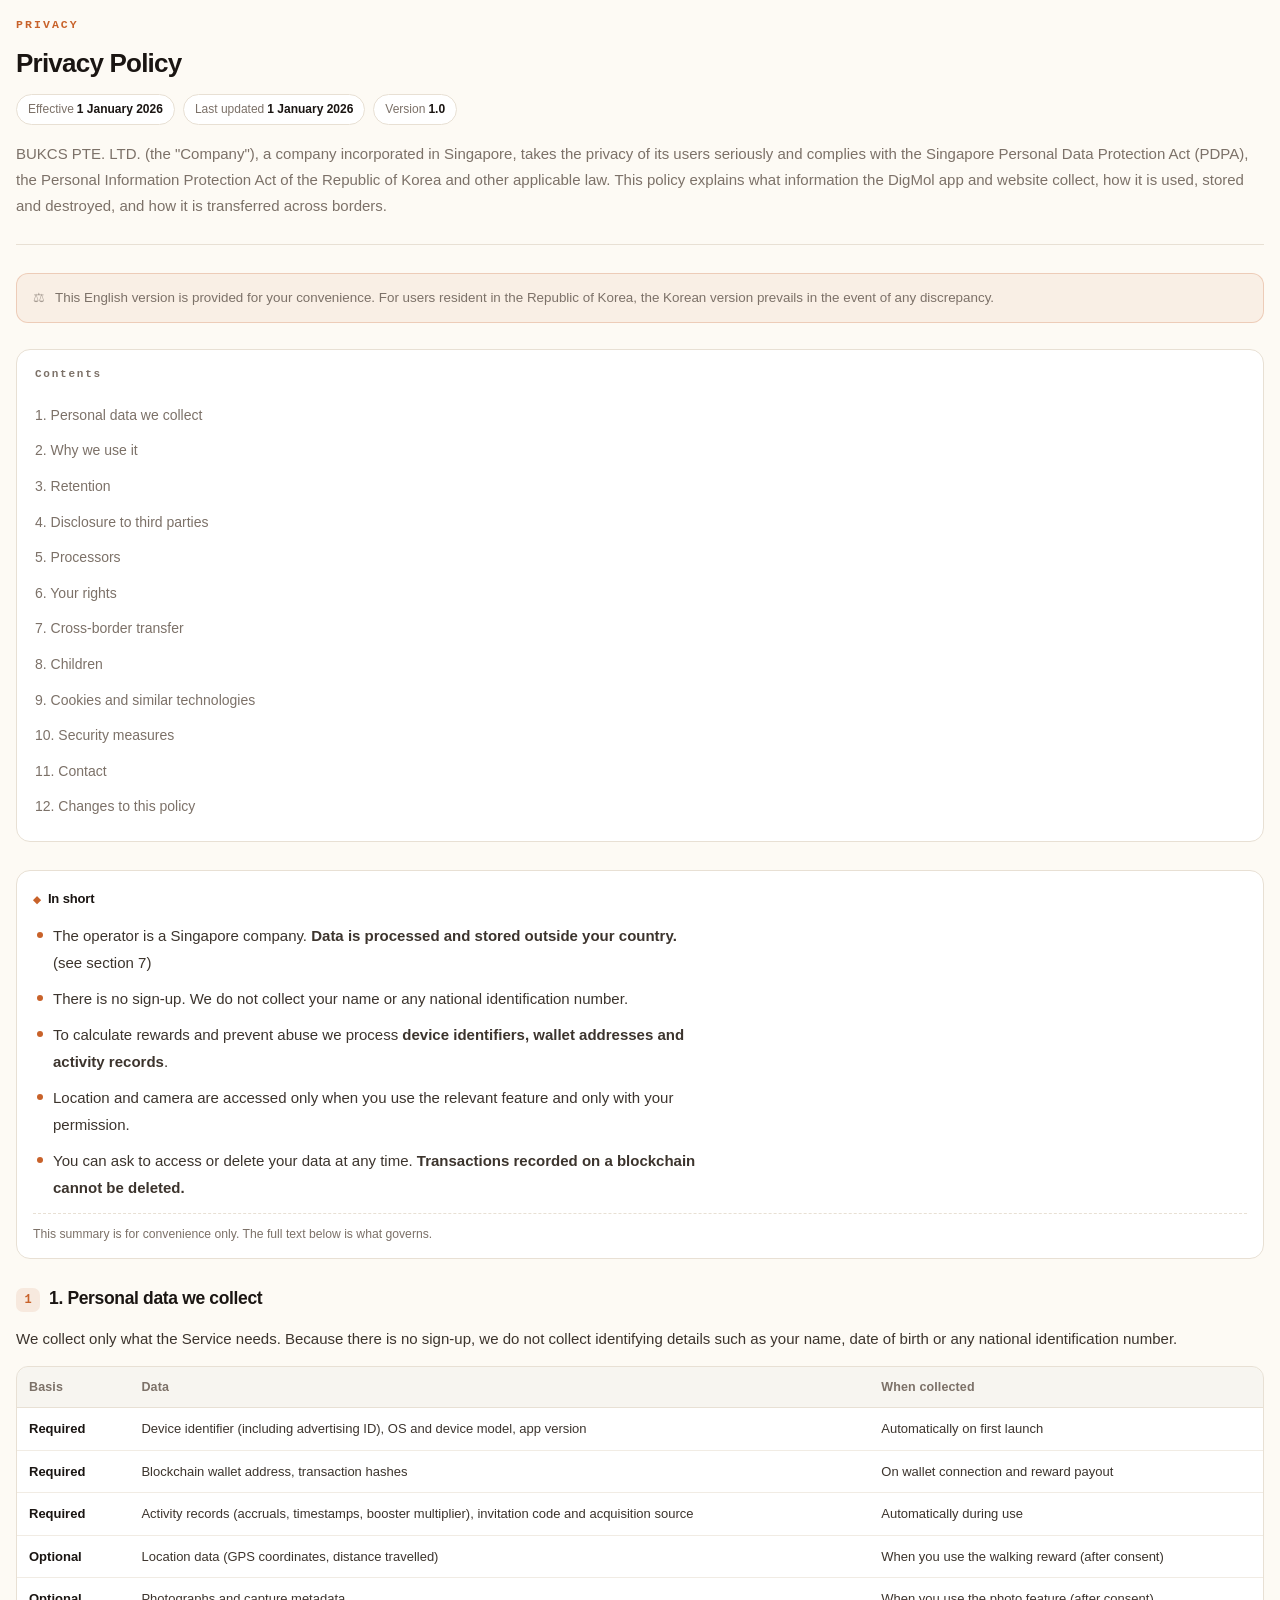
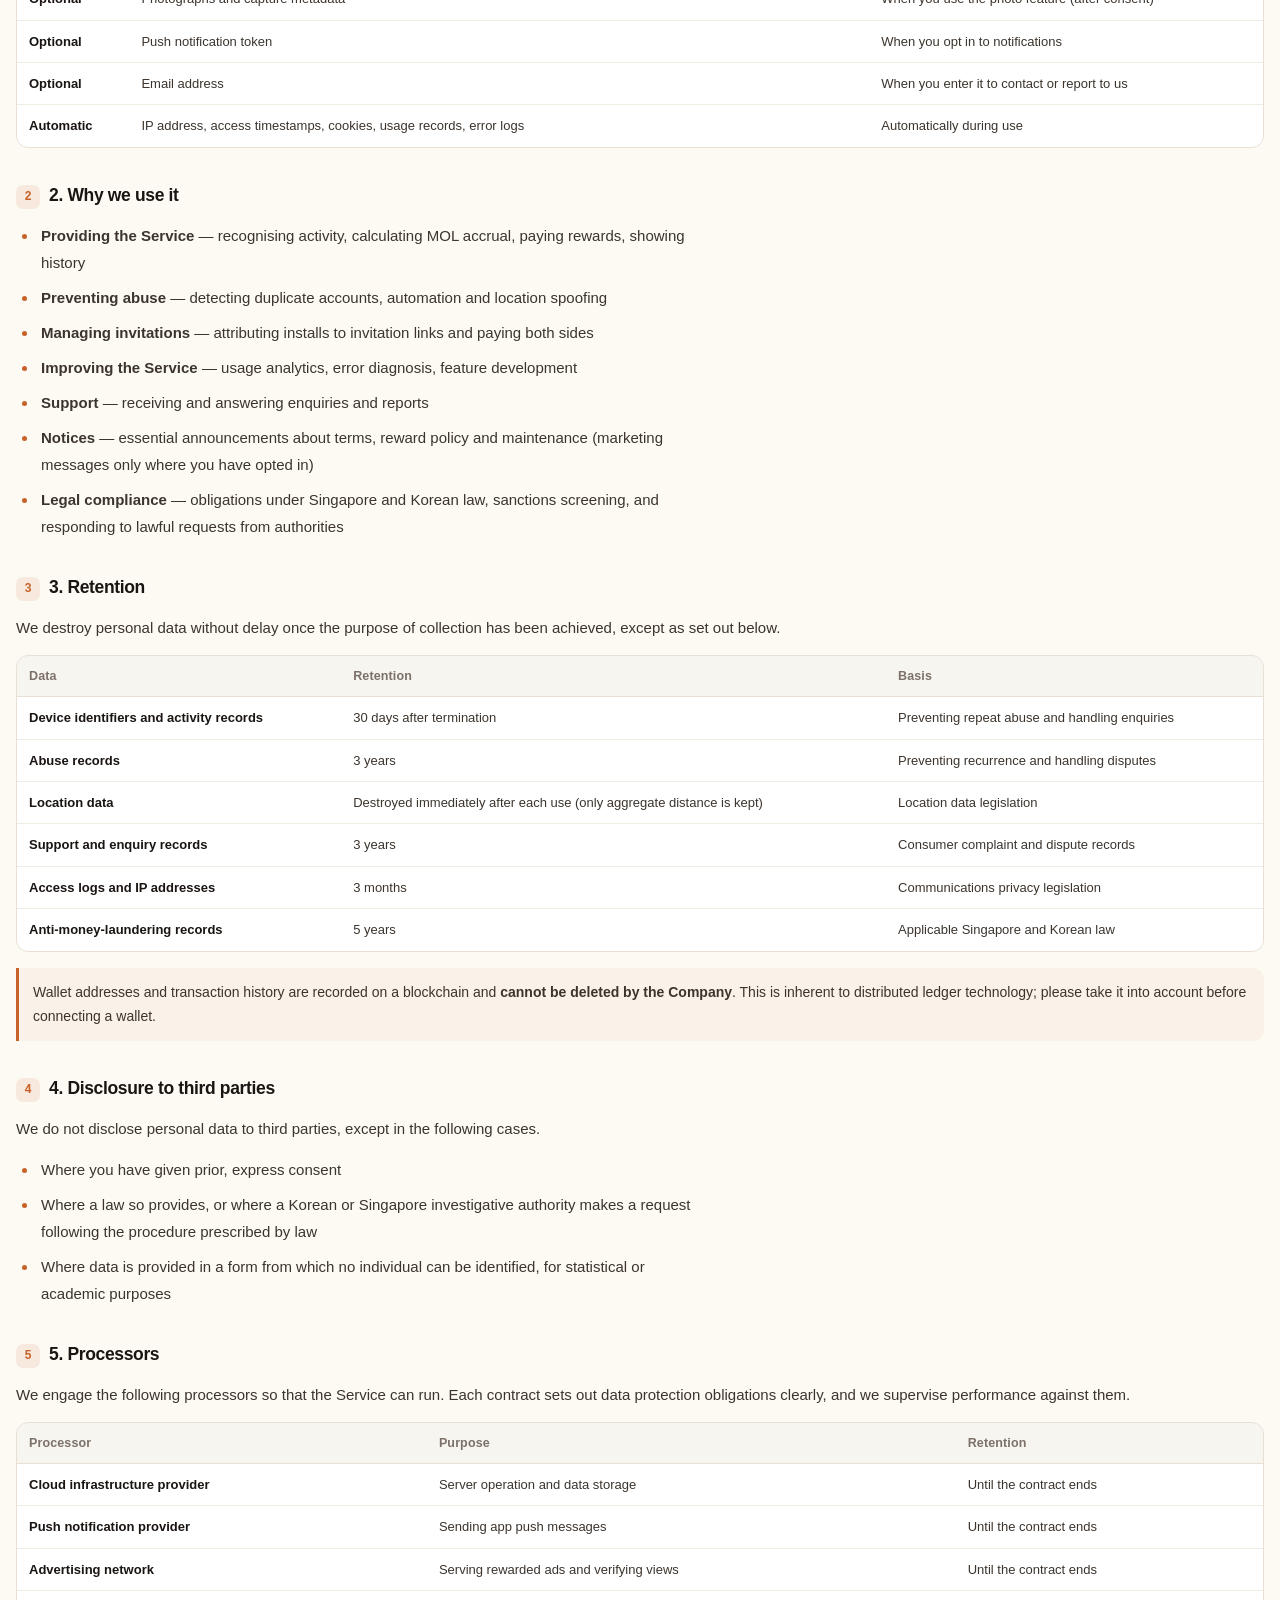
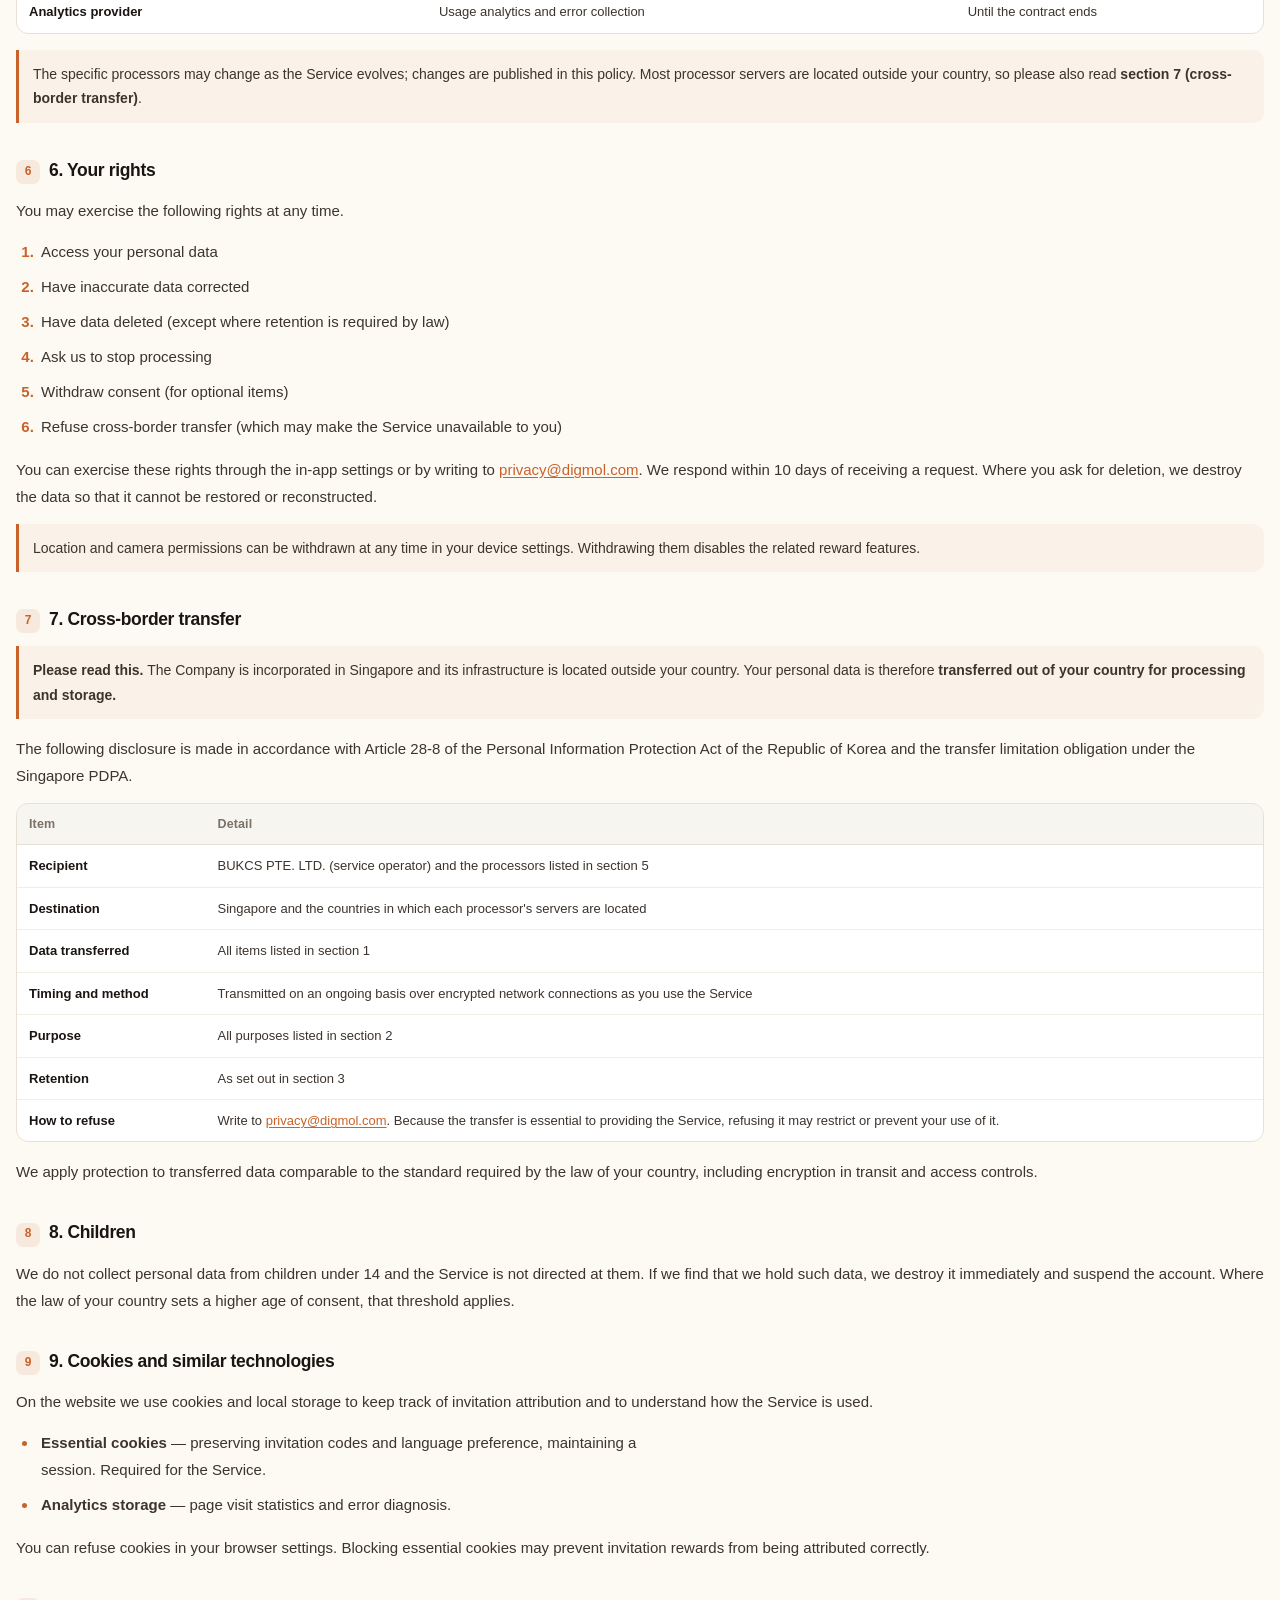
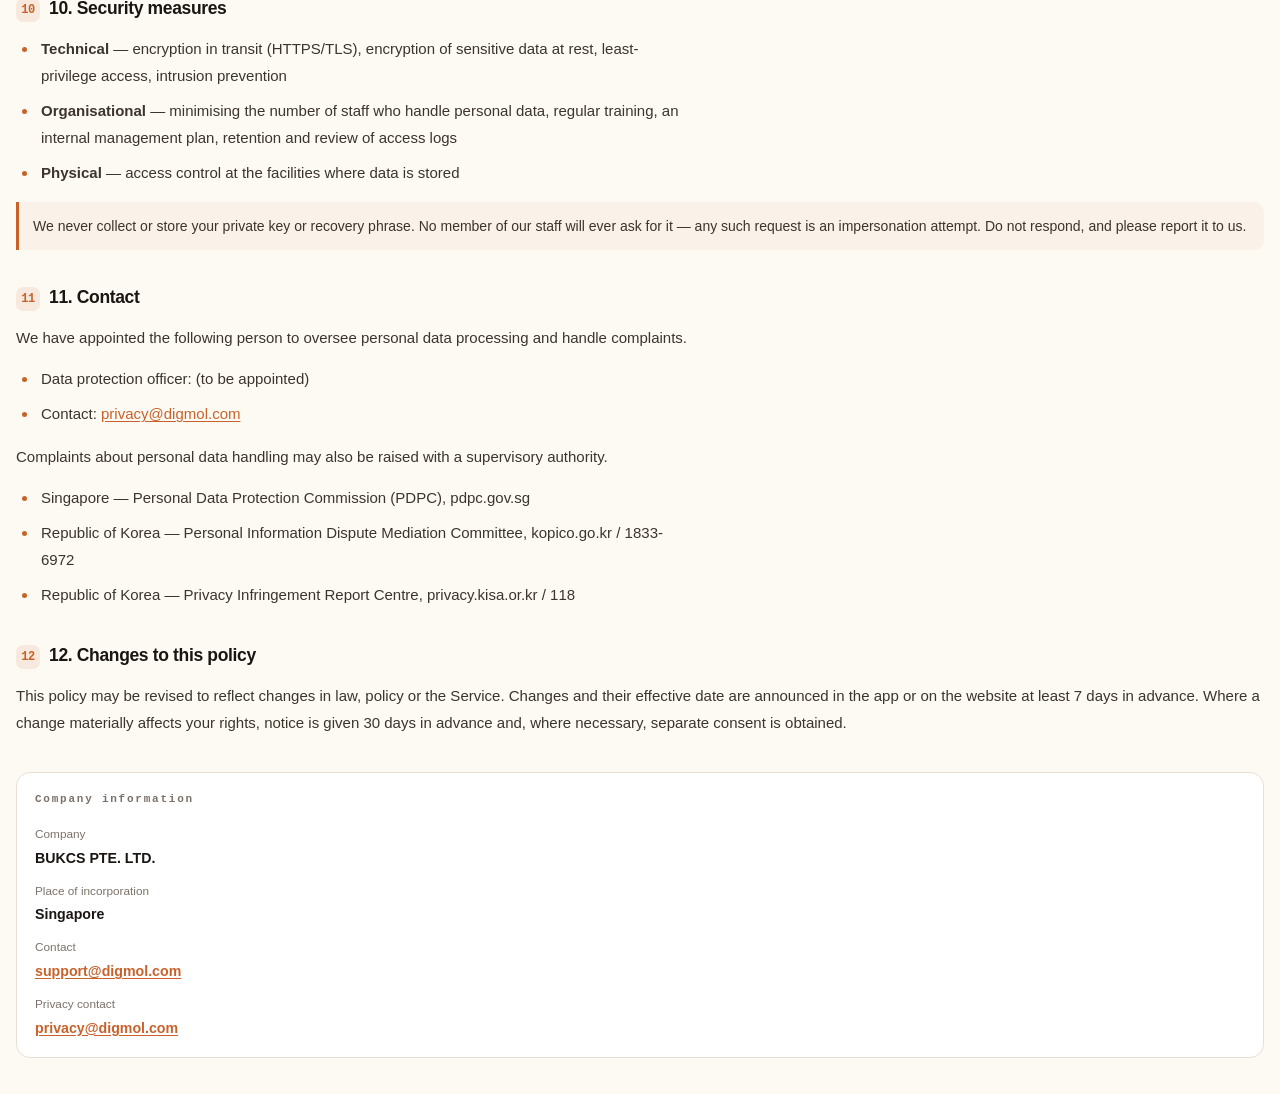
==== digmol/privacy_en.html @ 6e252812 "digmol 약관 경로 수정" ====
<!DOCTYPE html>
<html lang="en">
<head>
<meta charset="UTF-8">
<meta name="viewport" content="width=device-width, initial-scale=1, viewport-fit=cover">
<meta name="format-detection" content="telephone=no">
<title>Privacy Policy · DigMol</title>
<style>
/* ═══════════════════════════════════════════
   DigMol — 약관 / 개인정보처리방침
   style.css 다음에 로드됩니다. 랜딩의 토큰(--ink, --paper 등)이
   있으면 그걸 쓰고, 없으면 아래 폴백 값으로 떨어집니다.
   ═══════════════════════════════════════════ */

.legal-body {
  --lg-ink:    var(--ink, #1a1512);
  --lg-mute:   var(--mute, #7c7168);
  --lg-paper:  var(--paper, #fdfaf4);
  --lg-line:   var(--line, #e8e0d4);
  --lg-accent: var(--accent, #c8622a);
  --lg-card:   #fff;

  background: var(--lg-paper);
  color: var(--lg-ink);
  -webkit-font-smoothing: antialiased;
}

.legal-body #nav .nav-links a.on {
  color: var(--lg-accent);
  font-weight: 700;
}

/* ─────────── 레이아웃 ─────────── */
.legal-wrap {
  max-width: 1080px;
  margin: 0 auto;
  padding: 108px 22px 80px;
}

.legal-cols {
  display: grid;
  grid-template-columns: 232px minmax(0, 1fr);
  gap: 48px;
  align-items: start;
}

/* ─────────── 헤더 ─────────── */
.legal-head {
  padding-bottom: 34px;
  margin-bottom: 40px;
  border-bottom: 1px solid var(--lg-line);
}

.legal-kicker {
  font-family: 'JetBrains Mono', monospace;
  font-size: 11.5px;
  font-weight: 700;
  letter-spacing: .18em;
  color: var(--lg-accent);
  margin-bottom: 14px;
}

.legal-head h1 {
  font-size: clamp(30px, 5vw, 46px);
  font-weight: 800;
  letter-spacing: -.03em;
  line-height: 1.14;
  margin: 0 0 18px;
}

.legal-meta {
  display: flex;
  flex-wrap: wrap;
  gap: 8px 10px;
  margin-bottom: 22px;
}

.legal-meta span {
  font-size: 12.5px;
  color: var(--lg-mute);
  background: var(--lg-card);
  border: 1px solid var(--lg-line);
  border-radius: 999px;
  padding: 5px 13px;
}

.legal-meta b {
  color: var(--lg-ink);
  font-weight: 600;
  margin-left: 3px;
}

.legal-lead {
  font-size: 16.5px;
  line-height: 1.78;
  color: var(--lg-mute);
  max-width: 74ch;
  margin: 0;
}

/* ─────────── 목차 ─────────── */
.legal-toc {
  position: sticky;
  top: 92px;
}

.toc-t {
  font-family: 'JetBrains Mono', monospace;
  font-size: 11px;
  font-weight: 700;
  letter-spacing: .16em;
  color: var(--lg-mute);
  margin-bottom: 14px;
}

.legal-toc ol {
  list-style: none;
  margin: 0;
  padding: 0;
  counter-reset: toc;
  border-left: 2px solid var(--lg-line);
}

.legal-toc li { counter-increment: toc; }

.legal-toc a {
  display: block;
  padding: 7px 0 7px 15px;
  margin-left: -2px;
  border-left: 2px solid transparent;
  font-size: 13.5px;
  line-height: 1.45;
  color: var(--lg-mute);
  text-decoration: none;
  transition: color .16s, border-color .16s;
}

.legal-toc a:hover { color: var(--lg-ink); }

.legal-toc a.on {
  color: var(--lg-accent);
  border-left-color: var(--lg-accent);
  font-weight: 600;
}

/* ─────────── 본문 ─────────── */
.legal-doc { min-width: 0; }

.legal-s { scroll-margin-top: 92px; margin-bottom: 46px; }

.legal-s h2 {
  display: flex;
  align-items: baseline;
  gap: 11px;
  font-size: 20px;
  font-weight: 750;
  letter-spacing: -.02em;
  line-height: 1.35;
  margin: 0 0 16px;
}

.s-no {
  flex: none;
  font-family: 'JetBrains Mono', monospace;
  font-size: 12px;
  font-weight: 700;
  color: var(--lg-accent);
  background: color-mix(in srgb, var(--lg-accent) 11%, transparent);
  border-radius: 7px;
  min-width: 24px;
  height: 24px;
  display: grid;
  place-items: center;
  transform: translateY(-1px);
}

.legal-doc p {
  font-size: 15.2px;
  line-height: 1.85;
  color: #3c342d;
  margin: 0 0 14px;
  max-width: 76ch;
}

.legal-doc ul,
.legal-doc ol {
  margin: 0 0 16px;
  padding-left: 22px;
  max-width: 76ch;
}

.legal-doc li {
  font-size: 15.2px;
  line-height: 1.82;
  color: #3c342d;
  margin-bottom: 8px;
  padding-left: 3px;
}

.legal-doc li::marker { color: var(--lg-accent); font-weight: 600; }

.legal-doc a { color: var(--lg-accent); text-decoration: underline; text-underline-offset: 2px; }

/* ─────────── 요약 박스 ─────────── */
.legal-tldr {
  background: var(--lg-card);
  border: 1px solid var(--lg-line);
  border-radius: 16px;
  padding: 22px 24px 18px;
  margin-bottom: 42px;
}

.tldr-t {
  font-size: 13px;
  font-weight: 750;
  letter-spacing: -.01em;
  margin-bottom: 12px;
  color: var(--lg-ink);
}

.tldr-t::before { content: '◆'; color: var(--lg-accent); margin-right: 7px; font-size: 10px; }

.legal-tldr ul { list-style: none; padding: 0; margin: 0 0 12px; }

.legal-tldr li {
  position: relative;
  padding-left: 20px;
  font-size: 14.4px;
  line-height: 1.72;
  margin-bottom: 9px;
}

.legal-tldr li::before {
  content: '';
  position: absolute;
  left: 4px; top: 10px;
  width: 6px; height: 6px;
  border-radius: 50%;
  background: var(--lg-accent);
}

.tldr-note {
  font-size: 12.2px;
  color: var(--lg-mute);
  padding-top: 11px;
  border-top: 1px dashed var(--lg-line);
}

/* ─────────── 강조 노트 ─────────── */
.legal-note {
  background: color-mix(in srgb, var(--lg-accent) 6%, transparent);
  border-left: 3px solid var(--lg-accent);
  border-radius: 0 11px 11px 0;
  padding: 14px 18px;
  font-size: 14.4px;
  line-height: 1.75;
  color: #3c342d;
  margin: 0 0 16px;
  max-width: 76ch;
}

/* ─────────── 표 ─────────── */
.legal-table-x {
  overflow-x: auto;
  margin: 0 0 18px;
  border: 1px solid var(--lg-line);
  border-radius: 13px;
  background: var(--lg-card);
  -webkit-overflow-scrolling: touch;
}

.legal-table {
  width: 100%;
  border-collapse: collapse;
  font-size: 14px;
  min-width: 480px;
}

.legal-table th {
  text-align: left;
  font-weight: 700;
  font-size: 12.5px;
  letter-spacing: .01em;
  color: var(--lg-mute);
  padding: 12px 16px;
  background: color-mix(in srgb, var(--lg-line) 34%, transparent);
  border-bottom: 1px solid var(--lg-line);
  white-space: nowrap;
}

.legal-table td {
  padding: 13px 16px;
  line-height: 1.65;
  color: #3c342d;
  border-bottom: 1px solid color-mix(in srgb, var(--lg-line) 62%, transparent);
  vertical-align: top;
}

.legal-table tr:last-child td { border-bottom: none; }
.legal-table td:first-child { font-weight: 600; white-space: nowrap; color: var(--lg-ink); }

/* ─────────── 사업자 정보 ─────────── */
.legal-contact {
  background: var(--lg-card);
  border: 1px solid var(--lg-line);
  border-radius: 16px;
  padding: 24px;
  margin-top: 52px;
}

.lc-t {
  font-family: 'JetBrains Mono', monospace;
  font-size: 11px;
  font-weight: 700;
  letter-spacing: .16em;
  color: var(--lg-mute);
  margin-bottom: 16px;
}

.lc-grid {
  display: grid;
  grid-template-columns: repeat(auto-fit, minmax(210px, 1fr));
  gap: 14px 26px;
}

.lc-grid > div { display: flex; flex-direction: column; gap: 3px; }
.lc-grid span { font-size: 11.8px; color: var(--lg-mute); }
.lc-grid b { font-size: 14.2px; font-weight: 600; word-break: break-all; }

/* ─────────── 반응형 ─────────── */
@media (max-width: 900px) {
  .legal-cols { grid-template-columns: 1fr; gap: 30px; }

  .legal-toc {
    position: static;
    background: var(--lg-card);
    border: 1px solid var(--lg-line);
    border-radius: 14px;
    padding: 18px 20px;
  }

  .legal-toc ol {
    border-left: none;
    columns: 2;
    column-gap: 22px;
  }

  .legal-toc a {
    padding: 5px 0;
    margin-left: 0;
    border-left: none;
    break-inside: avoid;
  }

  .legal-toc a.on { border-left: none; }
}

@media (max-width: 560px) {
  .legal-wrap { padding: 92px 17px 64px; }
  .legal-toc ol { columns: 1; }
  .legal-doc p, .legal-doc li { font-size: 14.8px; }
  .legal-s h2 { font-size: 18px; }
  .legal-contact { padding: 20px; }
}



.legal-xlate {
  display: flex;
  gap: 10px;
  align-items: flex-start;
  background: color-mix(in srgb, var(--lg-accent, #c8622a) 7%, transparent);
  border: 1px solid color-mix(in srgb, var(--lg-accent, #c8622a) 24%, transparent);
  border-radius: 12px;
  padding: 13px 16px;
  margin: 0 0 26px;
  font-size: 13.4px;
  line-height: 1.7;
  color: var(--lg-mute, #7c7168);
}
.legal-xlate b { color: var(--lg-ink, #1a1512); font-weight: 650; }
.legal-xlate::before { content: '⚖'; flex: none; opacity: .65; }


/* ── Mobile WebView overrides ── */
*, *::before, *::after { box-sizing: border-box; }
html, body {
  margin: 0;
  padding: 0;
  background: #fdfaf4;
  color: #1a1512;
  -webkit-text-size-adjust: 100%;
  text-size-adjust: 100%;
  overflow-x: hidden;
}
body {
  font-family: -apple-system, BlinkMacSystemFont, 'Segoe UI', 'Pretendard',
    'Noto Sans KR', 'Noto Sans JP', 'Noto Sans SC', 'Hiragino Sans',
    'Apple SD Gothic Neo', sans-serif;
  line-height: 1.6;
  padding: env(safe-area-inset-top, 0) env(safe-area-inset-right, 0)
           env(safe-area-inset-bottom, 0) env(safe-area-inset-left, 0);
}
.legal-body {
  --lg-ink: #1a1512;
  --lg-mute: #7c7168;
  --lg-paper: #fdfaf4;
  --lg-line: #e8e0d4;
  --lg-accent: #c8622a;
  --lg-card: #fff;
  background: var(--lg-paper);
  color: var(--lg-ink);
  -webkit-font-smoothing: antialiased;
}
.legal-wrap {
  max-width: 100% !important;
  margin: 0 auto;
  padding: 16px 16px 48px !important;
}
.legal-cols {
  display: block !important;
}
.legal-toc {
  position: static !important;
  background: var(--lg-card);
  border: 1px solid var(--lg-line);
  border-radius: 14px;
  padding: 16px 18px;
  margin-bottom: 28px;
  top: auto;
}
.legal-toc ol {
  border-left: none !important;
  columns: 1 !important;
  list-style: none;
  margin: 0;
  padding: 0;
  counter-reset: toc;
}
.legal-toc a {
  padding: 8px 0 !important;
  margin-left: 0 !important;
  border-left: none !important;
  font-size: 14px;
  line-height: 1.4;
}
.legal-toc a.on {
  border-left: none !important;
  color: var(--lg-accent);
  font-weight: 600;
}
.legal-s { scroll-margin-top: 12px; margin-bottom: 36px; }
.legal-head { padding-bottom: 24px; margin-bottom: 28px; }
.legal-head h1 {
  font-size: 26px !important;
  font-weight: 800;
  letter-spacing: -0.03em;
  line-height: 1.2;
  margin: 0 0 14px;
}
.legal-lead { font-size: 15px; line-height: 1.75; max-width: none; }
.legal-meta { gap: 6px 8px; margin-bottom: 16px; }
.legal-meta span { font-size: 12px; padding: 5px 11px; }
.legal-doc p,
.legal-doc li { font-size: 15px !important; line-height: 1.8; max-width: none; }
.legal-s h2 { font-size: 17.5px !important; gap: 9px; margin: 0 0 12px; }
.legal-table {
  min-width: 520px;
  width: 100%;
  font-size: 13px;
}
.legal-table th,
.legal-table td {
  padding: 10px 12px;
  word-break: break-word;
}
.legal-table td:first-child {
  white-space: normal;
  min-width: 72px;
}
.legal-table-x {
  margin: 0 0 16px;
  border-radius: 12px;
  -webkit-overflow-scrolling: touch;
}
.legal-tldr { padding: 18px 16px 14px; margin-bottom: 28px; border-radius: 14px; }
.legal-tldr li { font-size: 14px; }
.legal-note { font-size: 14px; padding: 12px 14px; max-width: none; }
.legal-contact { padding: 18px; margin-top: 36px; border-radius: 14px; }
.lc-grid {
  grid-template-columns: 1fr !important;
  gap: 12px;
}
a { -webkit-tap-highlight-color: rgba(200, 98, 42, 0.15); }

</style>
</head>
<body class="legal-body">
<main class="legal-wrap">
<header class="legal-head">
    <div class="legal-kicker">PRIVACY</div>
    <h1>Privacy Policy</h1>
    <div class="legal-meta">
      <span>Effective<b>1 January 2026</b></span>
      <span>Last updated<b>1 January 2026</b></span>
      <span>Version<b>1.0</b></span>
    </div>
    <p class="legal-lead">BUKCS PTE. LTD. (the &#34;Company&#34;), a company incorporated in Singapore, takes the privacy of its users seriously and complies with the Singapore Personal Data Protection Act (PDPA), the Personal Information Protection Act of the Republic of Korea and other applicable law. This policy explains what information the DigMol app and website collect, how it is used, stored and destroyed, and how it is transferred across borders.</p>
  </header>

  
  
    <div class="legal-xlate"><div>This English version is provided for your convenience. For users resident in the Republic of Korea, the Korean version prevails in the event of any discrepancy.</div></div>
  

  
  

  <div class="legal-cols">

    <aside class="legal-toc">
      <div class="toc-t">Contents</div>
      <ol>
        
          <li><a href="#s1">1. Personal data we collect</a></li>
        
          <li><a href="#s2">2. Why we use it</a></li>
        
          <li><a href="#s3">3. Retention</a></li>
        
          <li><a href="#s4">4. Disclosure to third parties</a></li>
        
          <li><a href="#s5">5. Processors</a></li>
        
          <li><a href="#s6">6. Your rights</a></li>
        
          <li><a href="#s7">7. Cross-border transfer</a></li>
        
          <li><a href="#s8">8. Children</a></li>
        
          <li><a href="#s9">9. Cookies and similar technologies</a></li>
        
          <li><a href="#s10">10. Security measures</a></li>
        
          <li><a href="#s11">11. Contact</a></li>
        
          <li><a href="#s12">12. Changes to this policy</a></li>
        
      </ol>
    </aside>

    <article class="legal-doc">

      
        <div class="legal-tldr">
          <div class="tldr-t">In short</div>
          <ul>
            <li>The operator is a Singapore company. <b>Data is processed and stored outside your country.</b> (see section 7)</li><li>There is no sign-up. We do not collect your name or any national identification number.</li><li>To calculate rewards and prevent abuse we process <b>device identifiers, wallet addresses and activity records</b>.</li><li>Location and camera are accessed only when you use the relevant feature and only with your permission.</li><li>You can ask to access or delete your data at any time. <b>Transactions recorded on a blockchain cannot be deleted.</b></li>
          </ul>
          <div class="tldr-note">This summary is for convenience only. The full text below is what governs.</div>
        </div>
      

      
        <section class="legal-s" id="s1">
          <h2><span class="s-no">1</span>1. Personal data we collect</h2>

          
            
              <p>We collect only what the Service needs. Because there is no sign-up, we do not collect identifying details such as your name, date of birth or any national identification number.</p>

            
          
            
              <div class="legal-table-x">
                <table class="legal-table">
                  <thead><tr>
                    <th>Basis</th><th>Data</th><th>When collected</th>
                  </tr></thead>
                  <tbody>
                    
                      <tr><td>Required</td><td>Device identifier (including advertising ID), OS and device model, app version</td><td>Automatically on first launch</td></tr>
                    
                      <tr><td>Required</td><td>Blockchain wallet address, transaction hashes</td><td>On wallet connection and reward payout</td></tr>
                    
                      <tr><td>Required</td><td>Activity records (accruals, timestamps, booster multiplier), invitation code and acquisition source</td><td>Automatically during use</td></tr>
                    
                      <tr><td>Optional</td><td>Location data (GPS coordinates, distance travelled)</td><td>When you use the walking reward (after consent)</td></tr>
                    
                      <tr><td>Optional</td><td>Photographs and capture metadata</td><td>When you use the photo feature (after consent)</td></tr>
                    
                      <tr><td>Optional</td><td>Push notification token</td><td>When you opt in to notifications</td></tr>
                    
                      <tr><td>Optional</td><td>Email address</td><td>When you enter it to contact or report to us</td></tr>
                    
                      <tr><td>Automatic</td><td>IP address, access timestamps, cookies, usage records, error logs</td><td>Automatically during use</td></tr>
                    
                  </tbody>
                </table>
              </div>
            
          
        </section>
      
        <section class="legal-s" id="s2">
          <h2><span class="s-no">2</span>2. Why we use it</h2>

          
            
              <ul><li><b>Providing the Service</b> — recognising activity, calculating MOL accrual, paying rewards, showing history</li><li><b>Preventing abuse</b> — detecting duplicate accounts, automation and location spoofing</li><li><b>Managing invitations</b> — attributing installs to invitation links and paying both sides</li><li><b>Improving the Service</b> — usage analytics, error diagnosis, feature development</li><li><b>Support</b> — receiving and answering enquiries and reports</li><li><b>Notices</b> — essential announcements about terms, reward policy and maintenance (marketing messages only where you have opted in)</li><li><b>Legal compliance</b> — obligations under Singapore and Korean law, sanctions screening, and responding to lawful requests from authorities</li></ul>

            
          
        </section>
      
        <section class="legal-s" id="s3">
          <h2><span class="s-no">3</span>3. Retention</h2>

          
            
              <p>We destroy personal data without delay once the purpose of collection has been achieved, except as set out below.</p>

            
          
            
              <div class="legal-table-x">
                <table class="legal-table">
                  <thead><tr>
                    <th>Data</th><th>Retention</th><th>Basis</th>
                  </tr></thead>
                  <tbody>
                    
                      <tr><td>Device identifiers and activity records</td><td>30 days after termination</td><td>Preventing repeat abuse and handling enquiries</td></tr>
                    
                      <tr><td>Abuse records</td><td>3 years</td><td>Preventing recurrence and handling disputes</td></tr>
                    
                      <tr><td>Location data</td><td>Destroyed immediately after each use (only aggregate distance is kept)</td><td>Location data legislation</td></tr>
                    
                      <tr><td>Support and enquiry records</td><td>3 years</td><td>Consumer complaint and dispute records</td></tr>
                    
                      <tr><td>Access logs and IP addresses</td><td>3 months</td><td>Communications privacy legislation</td></tr>
                    
                      <tr><td>Anti-money-laundering records</td><td>5 years</td><td>Applicable Singapore and Korean law</td></tr>
                    
                  </tbody>
                </table>
              </div>
            
          
            
              <div class="legal-note">Wallet addresses and transaction history are recorded on a blockchain and <b>cannot be deleted by the Company</b>. This is inherent to distributed ledger technology; please take it into account before connecting a wallet.</div>

            
          
        </section>
      
        <section class="legal-s" id="s4">
          <h2><span class="s-no">4</span>4. Disclosure to third parties</h2>

          
            
              <p>We do not disclose personal data to third parties, except in the following cases.</p>

            
          
            
              <ul><li>Where you have given prior, express consent</li><li>Where a law so provides, or where a Korean or Singapore investigative authority makes a request following the procedure prescribed by law</li><li>Where data is provided in a form from which no individual can be identified, for statistical or academic purposes</li></ul>

            
          
        </section>
      
        <section class="legal-s" id="s5">
          <h2><span class="s-no">5</span>5. Processors</h2>

          
            
              <p>We engage the following processors so that the Service can run. Each contract sets out data protection obligations clearly, and we supervise performance against them.</p>

            
          
            
              <div class="legal-table-x">
                <table class="legal-table">
                  <thead><tr>
                    <th>Processor</th><th>Purpose</th><th>Retention</th>
                  </tr></thead>
                  <tbody>
                    
                      <tr><td>Cloud infrastructure provider</td><td>Server operation and data storage</td><td>Until the contract ends</td></tr>
                    
                      <tr><td>Push notification provider</td><td>Sending app push messages</td><td>Until the contract ends</td></tr>
                    
                      <tr><td>Advertising network</td><td>Serving rewarded ads and verifying views</td><td>Until the contract ends</td></tr>
                    
                      <tr><td>Analytics provider</td><td>Usage analytics and error collection</td><td>Until the contract ends</td></tr>
                    
                  </tbody>
                </table>
              </div>
            
          
            
              <div class="legal-note">The specific processors may change as the Service evolves; changes are published in this policy. Most processor servers are located outside your country, so please also read <b>section 7 (cross-border transfer)</b>.</div>

            
          
        </section>
      
        <section class="legal-s" id="s6">
          <h2><span class="s-no">6</span>6. Your rights</h2>

          
            
              <p>You may exercise the following rights at any time.</p>

            
          
            
              <ol><li>Access your personal data</li><li>Have inaccurate data corrected</li><li>Have data deleted (except where retention is required by law)</li><li>Ask us to stop processing</li><li>Withdraw consent (for optional items)</li><li>Refuse cross-border transfer (which may make the Service unavailable to you)</li></ol>

            
          
            
              <p>You can exercise these rights through the in-app settings or by writing to <a href="mailto:privacy@digmol.com">privacy@digmol.com</a>. We respond within 10 days of receiving a request. Where you ask for deletion, we destroy the data so that it cannot be restored or reconstructed.</p>

            
          
            
              <div class="legal-note">Location and camera permissions can be withdrawn at any time in your device settings. Withdrawing them disables the related reward features.</div>

            
          
        </section>
      
        <section class="legal-s" id="s7">
          <h2><span class="s-no">7</span>7. Cross-border transfer</h2>

          
            
              <div class="legal-note"><b>Please read this.</b> The Company is incorporated in Singapore and its infrastructure is located outside your country. Your personal data is therefore <b>transferred out of your country for processing and storage.</b></div>

            
          
            
              <p>The following disclosure is made in accordance with Article 28-8 of the Personal Information Protection Act of the Republic of Korea and the transfer limitation obligation under the Singapore PDPA.</p>

            
          
            
              <div class="legal-table-x">
                <table class="legal-table">
                  <thead><tr>
                    <th>Item</th><th>Detail</th>
                  </tr></thead>
                  <tbody>
                    
                      <tr><td>Recipient</td><td>BUKCS PTE. LTD. (service operator) and the processors listed in section 5</td></tr>
                    
                      <tr><td>Destination</td><td>Singapore and the countries in which each processor's servers are located</td></tr>
                    
                      <tr><td>Data transferred</td><td>All items listed in section 1</td></tr>
                    
                      <tr><td>Timing and method</td><td>Transmitted on an ongoing basis over encrypted network connections as you use the Service</td></tr>
                    
                      <tr><td>Purpose</td><td>All purposes listed in section 2</td></tr>
                    
                      <tr><td>Retention</td><td>As set out in section 3</td></tr>
                    
                      <tr><td>How to refuse</td><td>Write to <a href="mailto:privacy@digmol.com">privacy@digmol.com</a>. Because the transfer is essential to providing the Service, refusing it may restrict or prevent your use of it.</td></tr>
                    
                  </tbody>
                </table>
              </div>
            
          
            
              <p>We apply protection to transferred data comparable to the standard required by the law of your country, including encryption in transit and access controls.</p>

            
          
        </section>
      
        <section class="legal-s" id="s8">
          <h2><span class="s-no">8</span>8. Children</h2>

          
            
              <p>We do not collect personal data from children under 14 and the Service is not directed at them. If we find that we hold such data, we destroy it immediately and suspend the account. Where the law of your country sets a higher age of consent, that threshold applies.</p>

            
          
        </section>
      
        <section class="legal-s" id="s9">
          <h2><span class="s-no">9</span>9. Cookies and similar technologies</h2>

          
            
              <p>On the website we use cookies and local storage to keep track of invitation attribution and to understand how the Service is used.</p>

            
          
            
              <ul><li><b>Essential cookies</b> — preserving invitation codes and language preference, maintaining a session. Required for the Service.</li><li><b>Analytics storage</b> — page visit statistics and error diagnosis.</li></ul>

            
          
            
              <p>You can refuse cookies in your browser settings. Blocking essential cookies may prevent invitation rewards from being attributed correctly.</p>

            
          
        </section>
      
        <section class="legal-s" id="s10">
          <h2><span class="s-no">10</span>10. Security measures</h2>

          
            
              <ul><li><b>Technical</b> — encryption in transit (HTTPS/TLS), encryption of sensitive data at rest, least-privilege access, intrusion prevention</li><li><b>Organisational</b> — minimising the number of staff who handle personal data, regular training, an internal management plan, retention and review of access logs</li><li><b>Physical</b> — access control at the facilities where data is stored</li></ul>

            
          
            
              <div class="legal-note">We never collect or store your private key or recovery phrase. No member of our staff will ever ask for it — any such request is an impersonation attempt. Do not respond, and please report it to us.</div>

            
          
        </section>
      
        <section class="legal-s" id="s11">
          <h2><span class="s-no">11</span>11. Contact</h2>

          
            
              <p>We have appointed the following person to oversee personal data processing and handle complaints.</p>

            
          
            
              <ul><li>Data protection officer: (to be appointed)</li><li>Contact: <a href="mailto:privacy@digmol.com">privacy@digmol.com</a></li></ul>

            
          
            
              <p>Complaints about personal data handling may also be raised with a supervisory authority.</p>

            
          
            
              <ul><li>Singapore — Personal Data Protection Commission (PDPC), pdpc.gov.sg</li><li>Republic of Korea — Personal Information Dispute Mediation Committee, kopico.go.kr / 1833-6972</li><li>Republic of Korea — Privacy Infringement Report Centre, privacy.kisa.or.kr / 118</li></ul>

            
          
        </section>
      
        <section class="legal-s" id="s12">
          <h2><span class="s-no">12</span>12. Changes to this policy</h2>

          
            
              <p>This policy may be revised to reflect changes in law, policy or the Service. Changes and their effective date are announced in the app or on the website at least 7 days in advance. Where a change materially affects your rights, notice is given 30 days in advance and, where necessary, separate consent is obtained.</p>

            
          
        </section>
      

      <div class="legal-contact">
        <div class="lc-t">Company information</div>
        <div class="lc-grid">
          <div><span>Company</span><b>BUKCS PTE. LTD.</b></div>
          
          
          
          <div><span>Place of incorporation</span><b>Singapore</b></div>
          <div><span>Contact</span><b><a href="mailto:support@digmol.com">support@digmol.com</a></b></div>
          <div><span>Privacy contact</span><b><a href="mailto:privacy@digmol.com">privacy@digmol.com</a></b></div>
        </div>
      </div>

</article>
  </div>
</main>
</body>
</html>
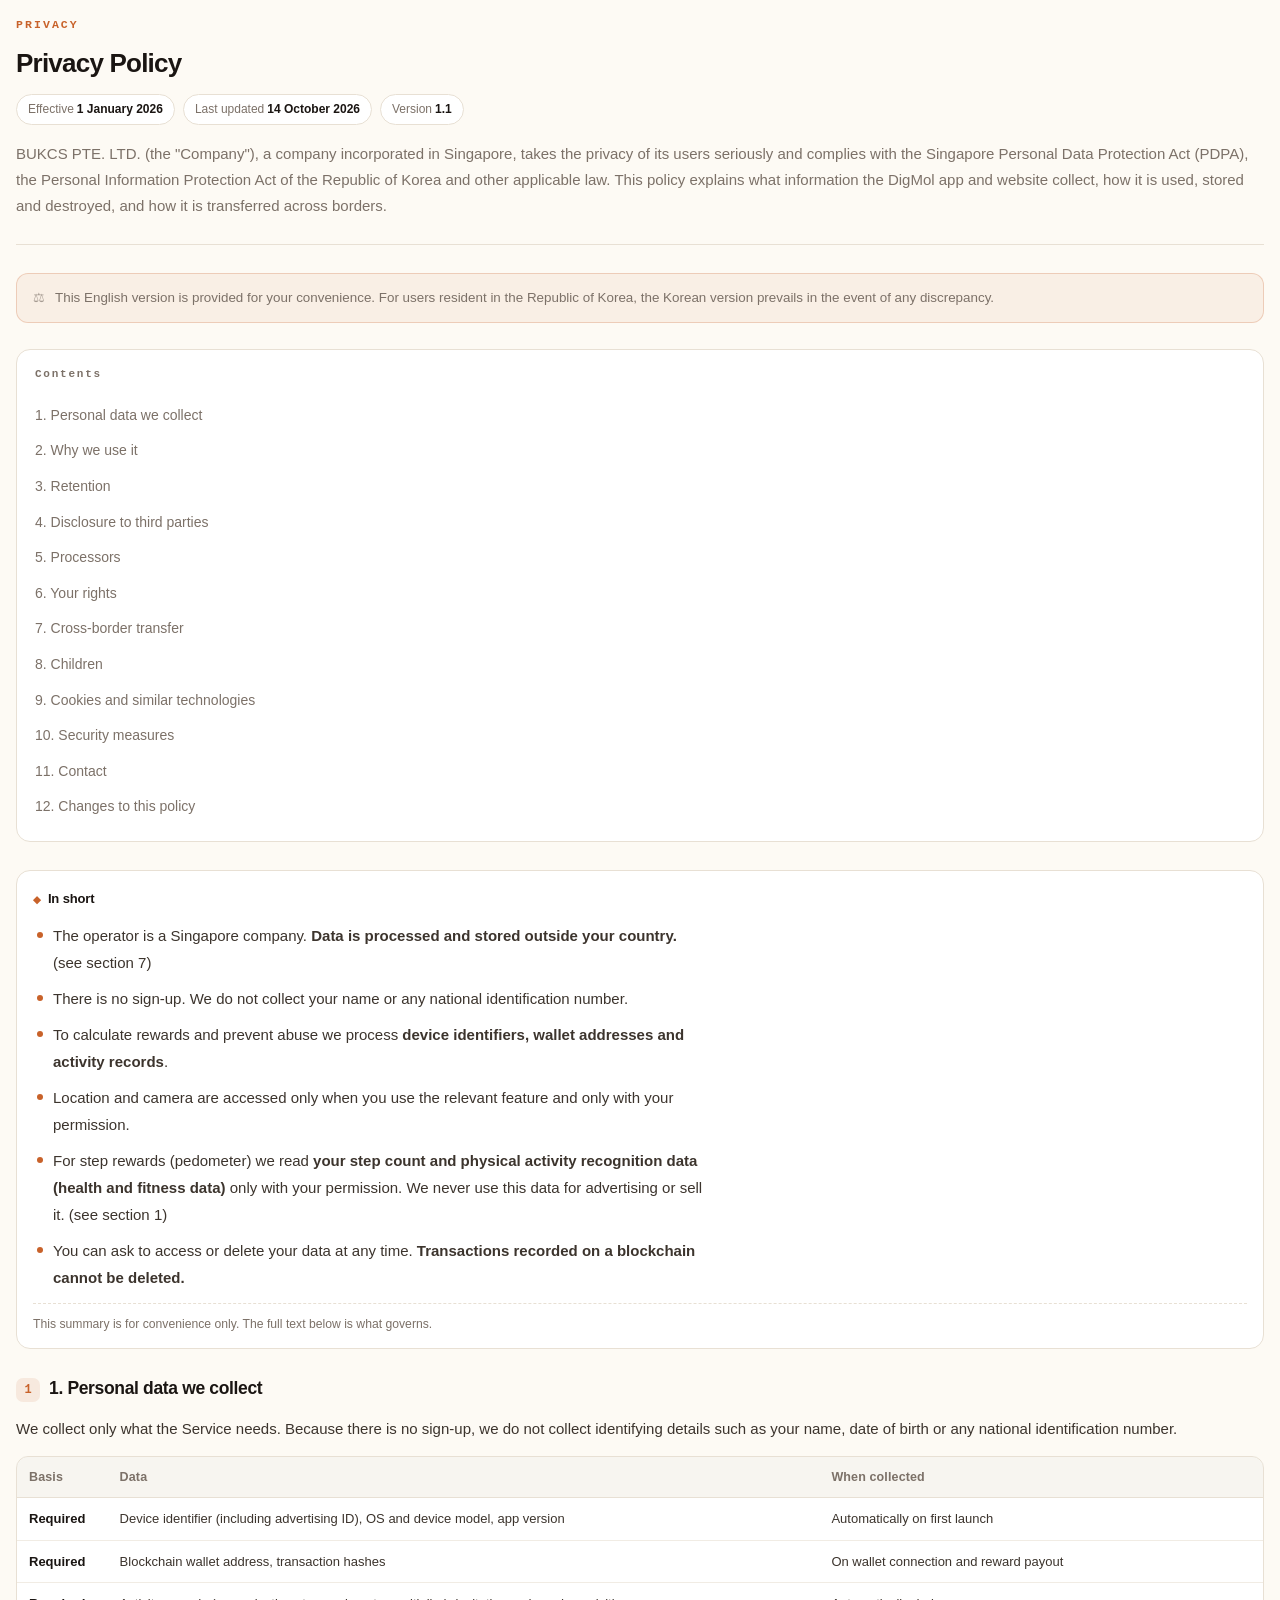
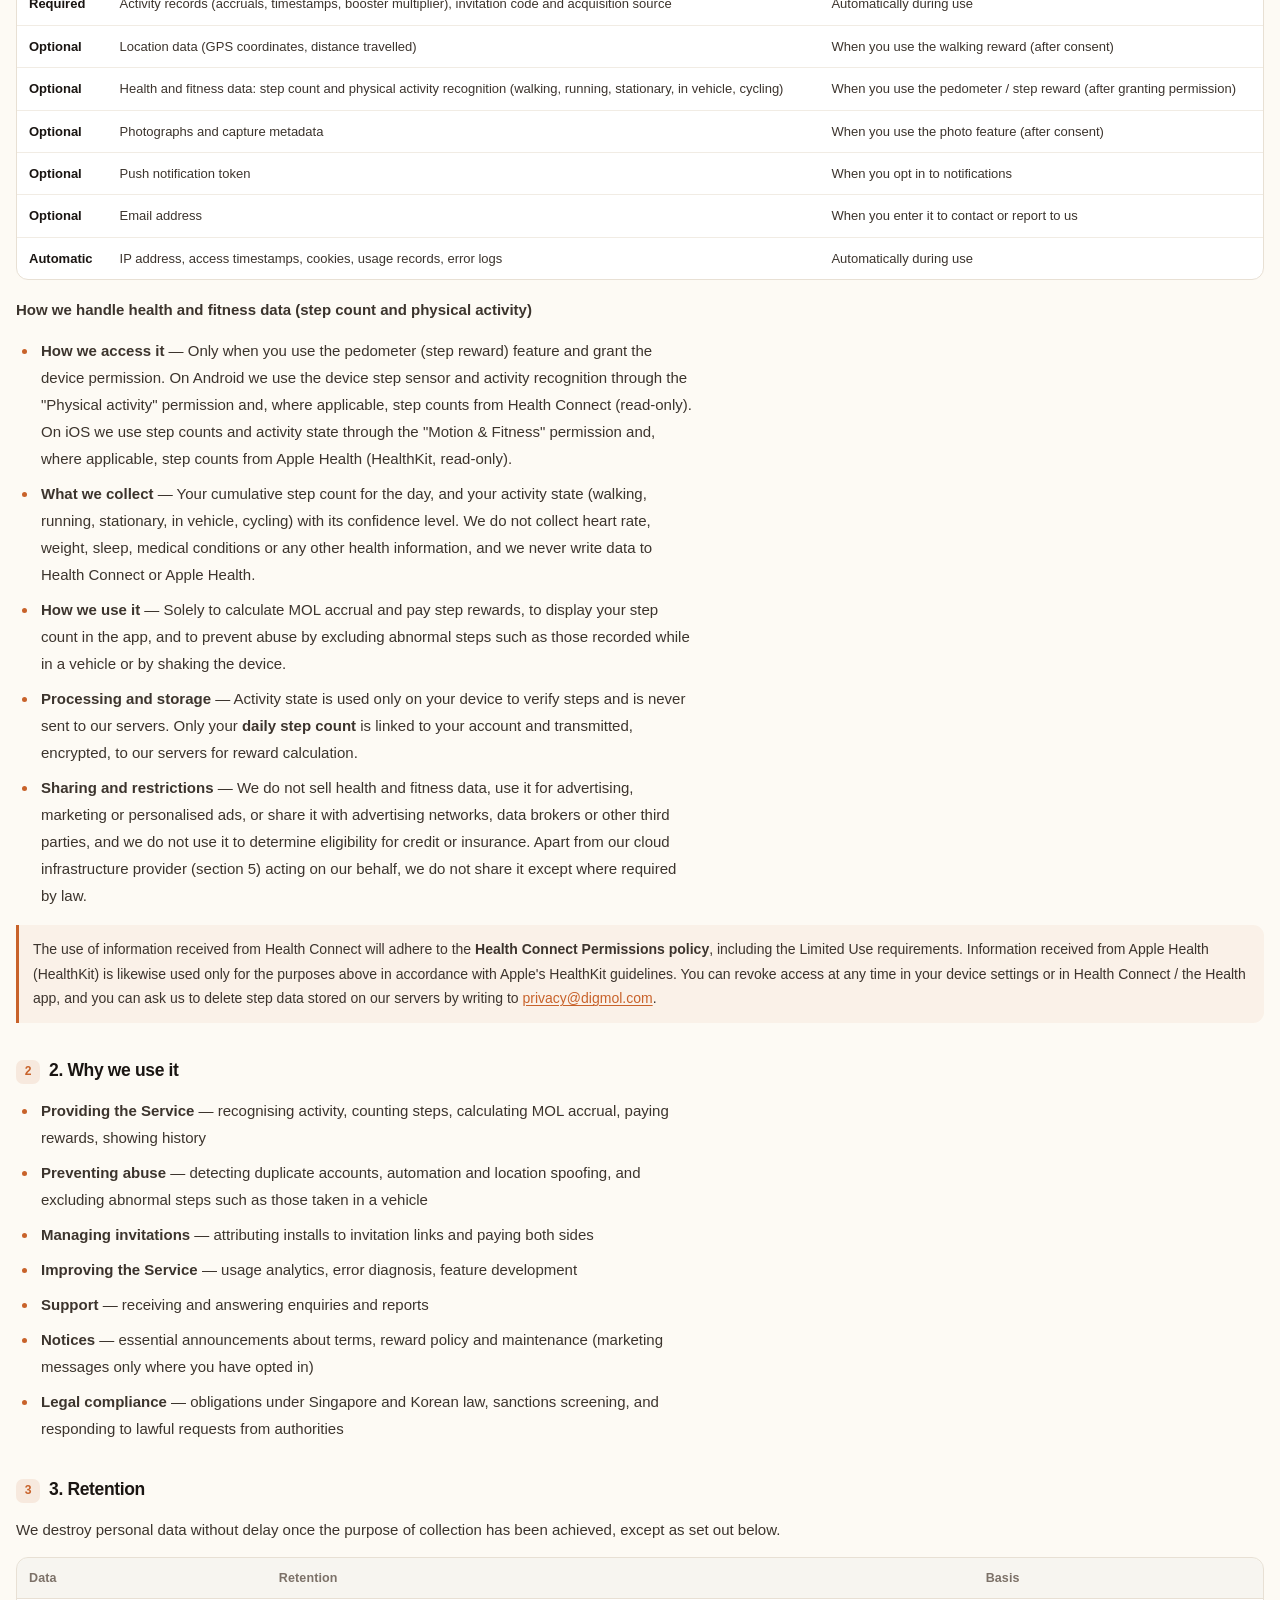
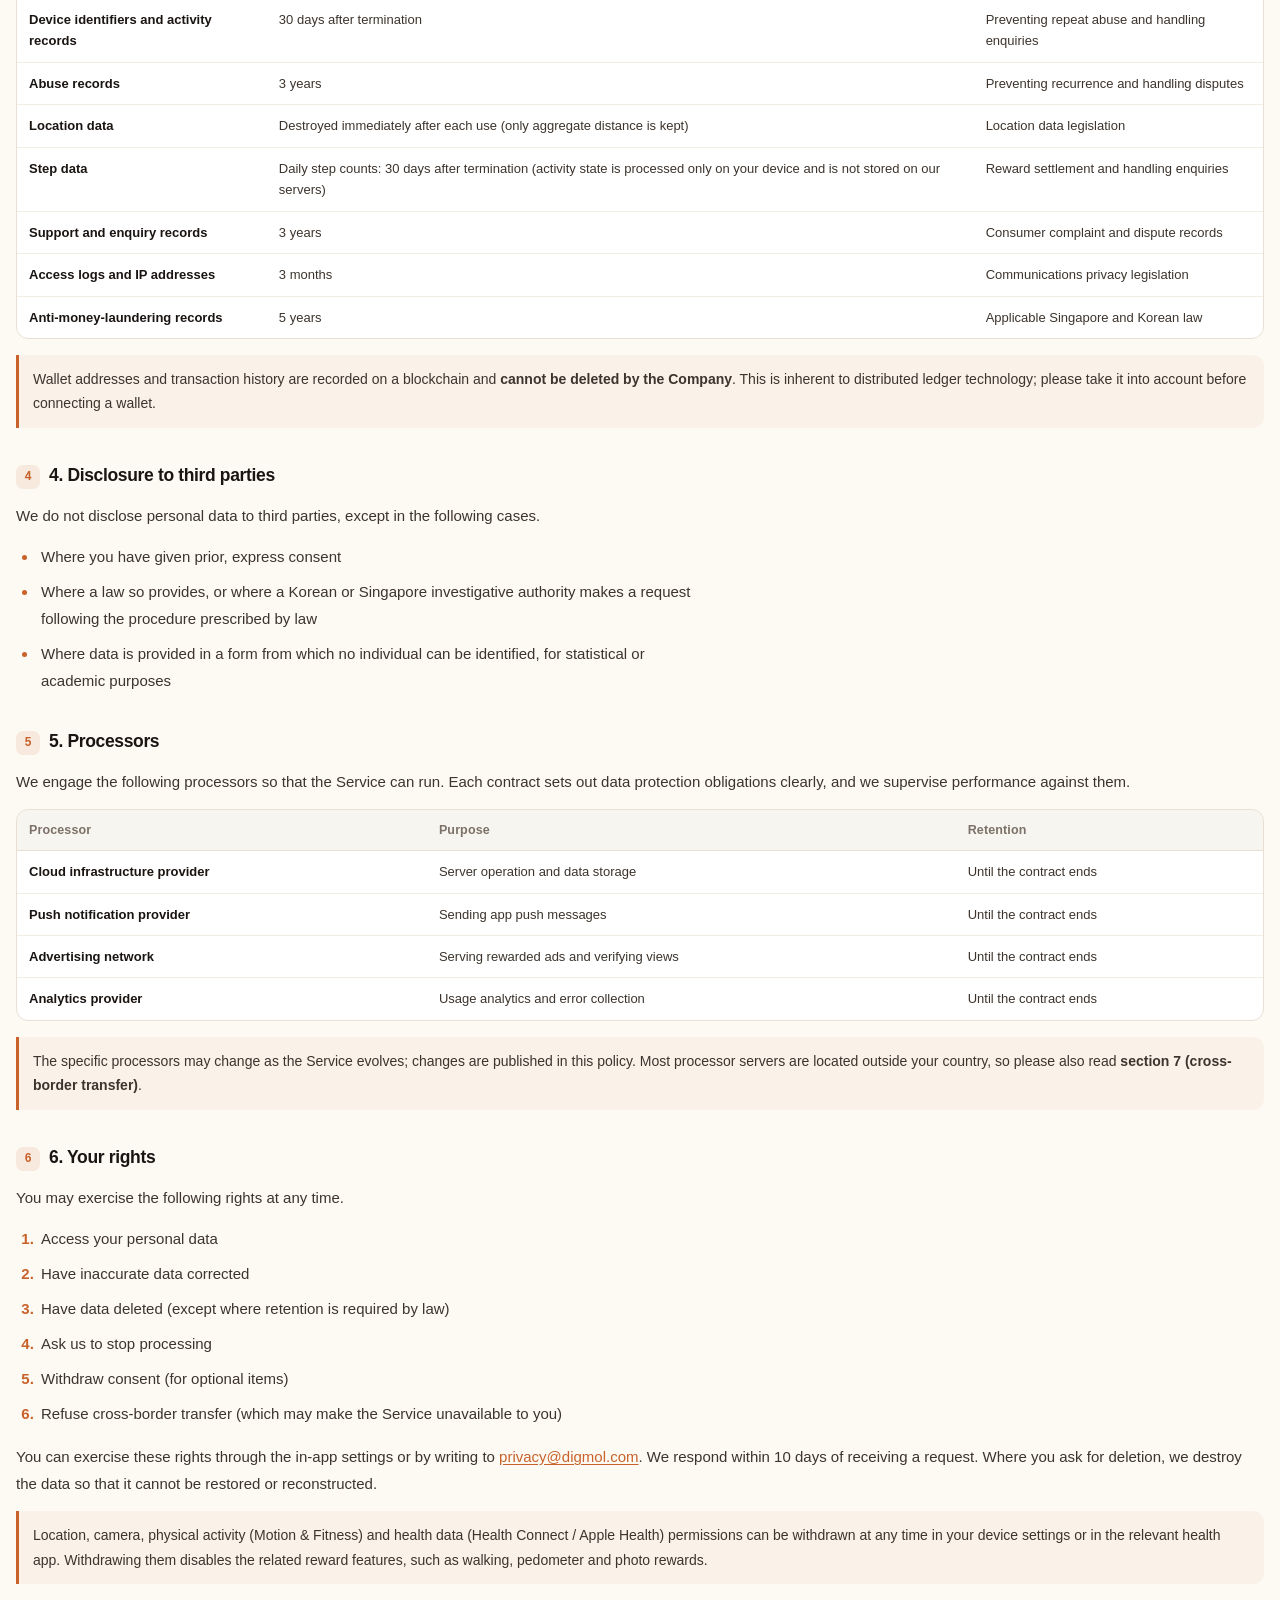
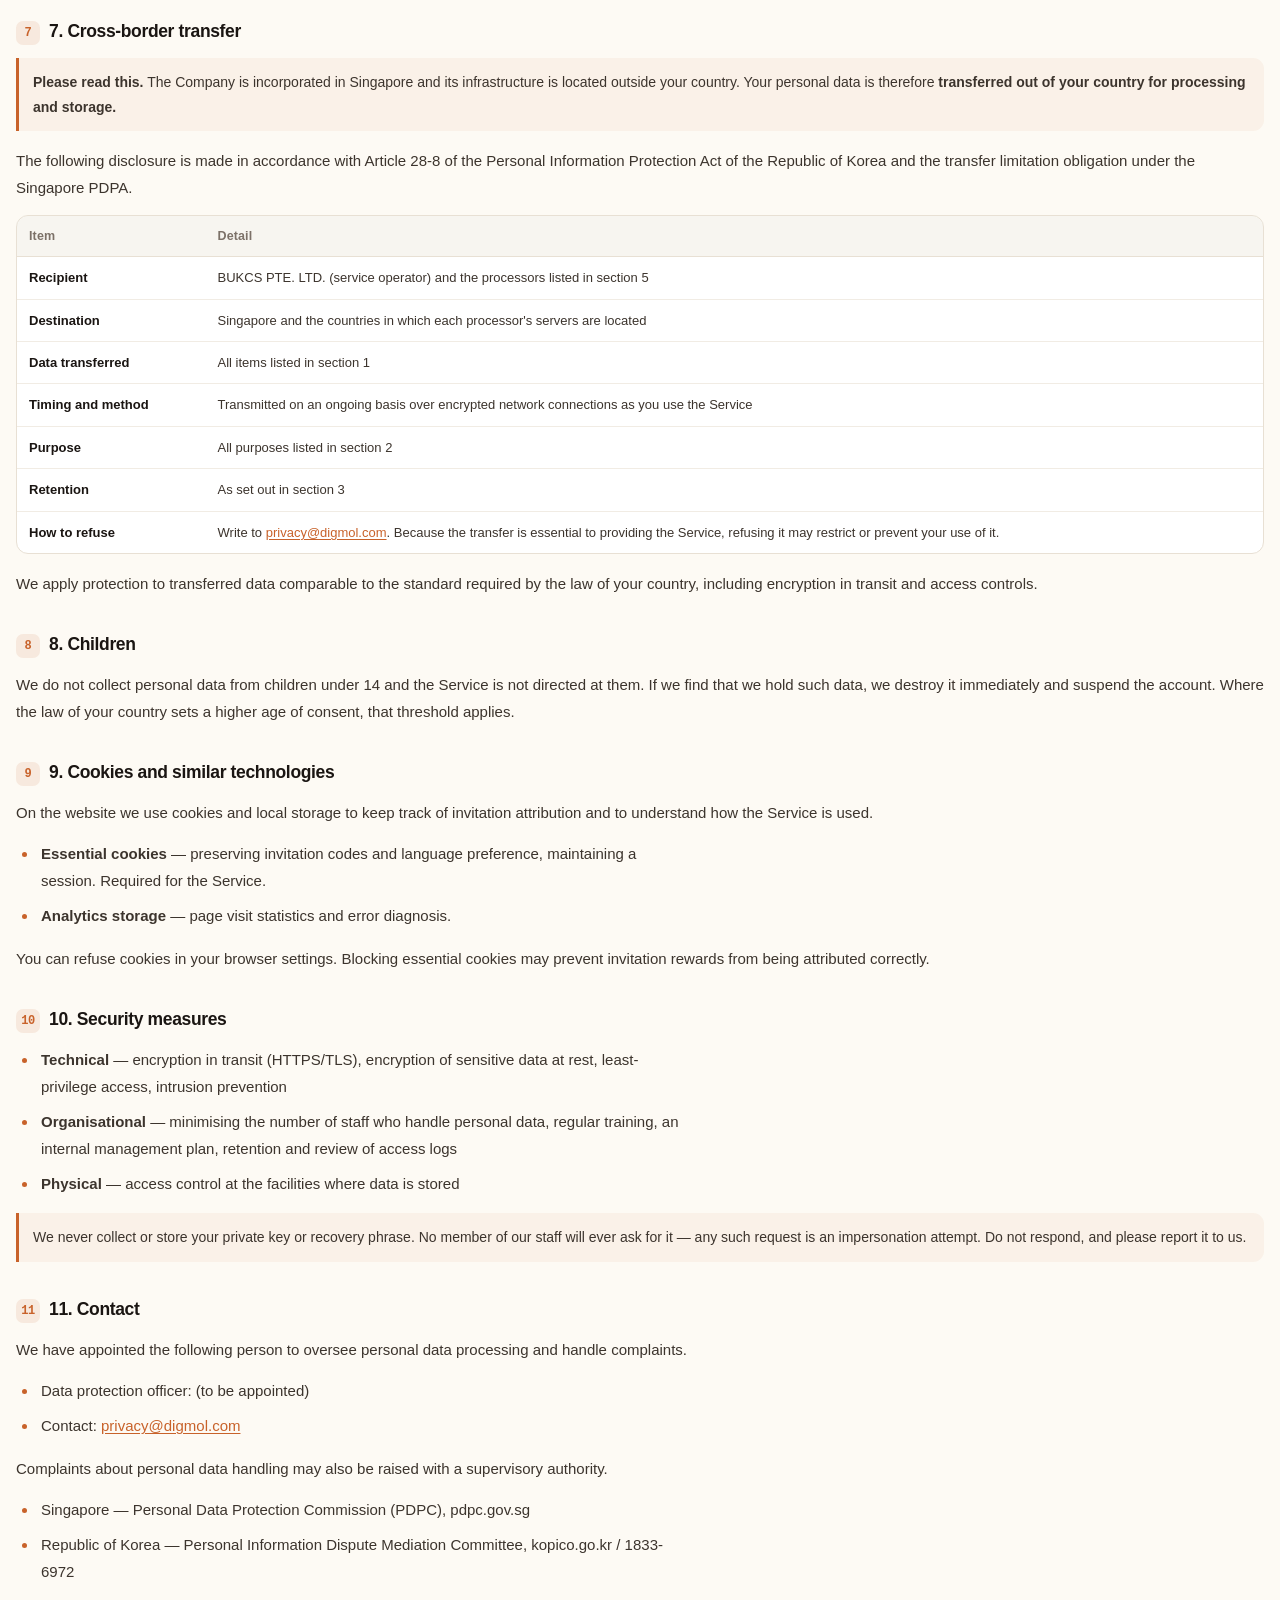
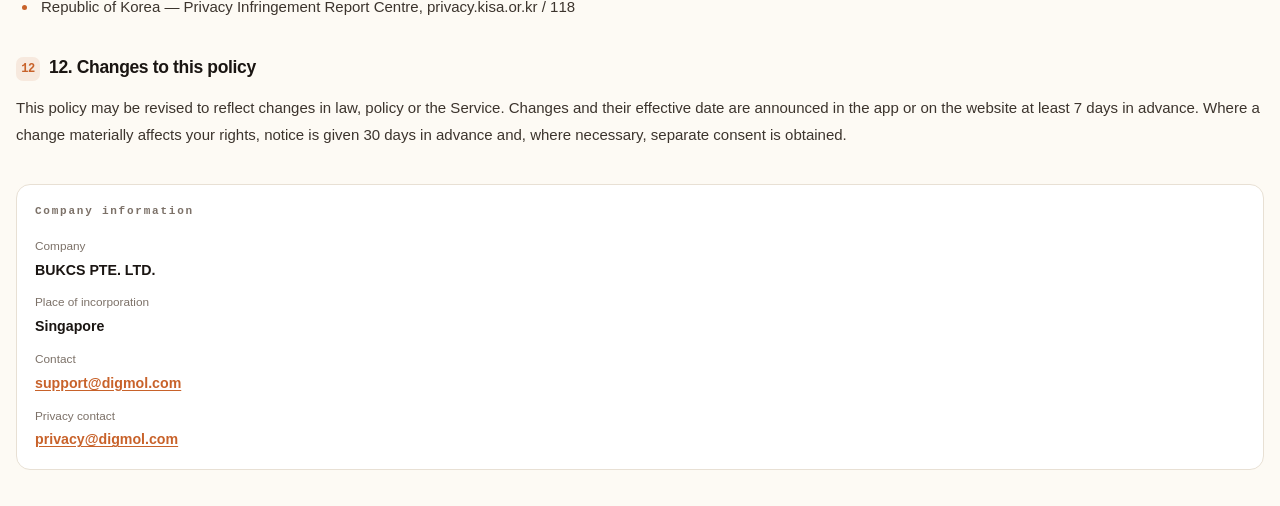
==== commit c5299c27: "digmol health 정책 추가" ====
--- a/digmol/privacy_en.html
+++ b/digmol/privacy_en.html
@@ -502,8 +502,8 @@
     <h1>Privacy Policy</h1>
     <div class="legal-meta">
       <span>Effective<b>1 January 2026</b></span>
-      <span>Last updated<b>1 January 2026</b></span>
-      <span>Version<b>1.0</b></span>
+      <span>Last updated<b>14 October 2026</b></span>
+      <span>Version<b>1.1</b></span>
     </div>
     <p class="legal-lead">BUKCS PTE. LTD. (the &#34;Company&#34;), a company incorporated in Singapore, takes the privacy of its users seriously and complies with the Singapore Personal Data Protection Act (PDPA), the Personal Information Protection Act of the Republic of Korea and other applicable law. This policy explains what information the DigMol app and website collect, how it is used, stored and destroyed, and how it is transferred across borders.</p>
   </header>
@@ -555,7 +555,7 @@
         <div class="legal-tldr">
           <div class="tldr-t">In short</div>
           <ul>
-            <li>The operator is a Singapore company. <b>Data is processed and stored outside your country.</b> (see section 7)</li><li>There is no sign-up. We do not collect your name or any national identification number.</li><li>To calculate rewards and prevent abuse we process <b>device identifiers, wallet addresses and activity records</b>.</li><li>Location and camera are accessed only when you use the relevant feature and only with your permission.</li><li>You can ask to access or delete your data at any time. <b>Transactions recorded on a blockchain cannot be deleted.</b></li>
+            <li>The operator is a Singapore company. <b>Data is processed and stored outside your country.</b> (see section 7)</li><li>There is no sign-up. We do not collect your name or any national identification number.</li><li>To calculate rewards and prevent abuse we process <b>device identifiers, wallet addresses and activity records</b>.</li><li>Location and camera are accessed only when you use the relevant feature and only with your permission.</li><li>For step rewards (pedometer) we read <b>your step count and physical activity recognition data (health and fitness data)</b> only with your permission. We never use this data for advertising or sell it. (see section 1)</li><li>You can ask to access or delete your data at any time. <b>Transactions recorded on a blockchain cannot be deleted.</b></li>
           </ul>
           <div class="tldr-note">This summary is for convenience only. The full text below is what governs.</div>
         </div>
@@ -587,6 +587,8 @@
                     
                       <tr><td>Optional</td><td>Location data (GPS coordinates, distance travelled)</td><td>When you use the walking reward (after consent)</td></tr>
                     
+                      <tr><td>Optional</td><td>Health and fitness data: step count and physical activity recognition (walking, running, stationary, in vehicle, cycling)</td><td>When you use the pedometer / step reward (after granting permission)</td></tr>
+                    
                       <tr><td>Optional</td><td>Photographs and capture metadata</td><td>When you use the photo feature (after consent)</td></tr>
                     
                       <tr><td>Optional</td><td>Push notification token</td><td>When you opt in to notifications</td></tr>
@@ -600,6 +602,21 @@
               </div>
             
           
+            
+              <p id="health"><b>How we handle health and fitness data (step count and physical activity)</b></p>
+
+            
+          
+            
+              <ul><li><b>How we access it</b> — Only when you use the pedometer (step reward) feature and grant the device permission. On Android we use the device step sensor and activity recognition through the &#34;Physical activity&#34; permission and, where applicable, step counts from Health Connect (read-only). On iOS we use step counts and activity state through the &#34;Motion &amp; Fitness&#34; permission and, where applicable, step counts from Apple Health (HealthKit, read-only).</li><li><b>What we collect</b> — Your cumulative step count for the day, and your activity state (walking, running, stationary, in vehicle, cycling) with its confidence level. We do not collect heart rate, weight, sleep, medical conditions or any other health information, and we never write data to Health Connect or Apple Health.</li><li><b>How we use it</b> — Solely to calculate MOL accrual and pay step rewards, to display your step count in the app, and to prevent abuse by excluding abnormal steps such as those recorded while in a vehicle or by shaking the device.</li><li><b>Processing and storage</b> — Activity state is used only on your device to verify steps and is never sent to our servers. Only your <b>daily step count</b> is linked to your account and transmitted, encrypted, to our servers for reward calculation.</li><li><b>Sharing and restrictions</b> — We do not sell health and fitness data, use it for advertising, marketing or personalised ads, or share it with advertising networks, data brokers or other third parties, and we do not use it to determine eligibility for credit or insurance. Apart from our cloud infrastructure provider (section 5) acting on our behalf, we do not share it except where required by law.</li></ul>
+
+            
+          
+            
+              <div class="legal-note">The use of information received from Health Connect will adhere to the <b>Health Connect Permissions policy</b>, including the Limited Use requirements. Information received from Apple Health (HealthKit) is likewise used only for the purposes above in accordance with Apple&#39;s HealthKit guidelines. You can revoke access at any time in your device settings or in Health Connect / the Health app, and you can ask us to delete step data stored on our servers by writing to <a href="mailto:privacy@digmol.com">privacy@digmol.com</a>.</div>
+
+            
+          
         </section>
       
         <section class="legal-s" id="s2">
@@ -607,7 +624,7 @@
 
           
             
-              <ul><li><b>Providing the Service</b> — recognising activity, calculating MOL accrual, paying rewards, showing history</li><li><b>Preventing abuse</b> — detecting duplicate accounts, automation and location spoofing</li><li><b>Managing invitations</b> — attributing installs to invitation links and paying both sides</li><li><b>Improving the Service</b> — usage analytics, error diagnosis, feature development</li><li><b>Support</b> — receiving and answering enquiries and reports</li><li><b>Notices</b> — essential announcements about terms, reward policy and maintenance (marketing messages only where you have opted in)</li><li><b>Legal compliance</b> — obligations under Singapore and Korean law, sanctions screening, and responding to lawful requests from authorities</li></ul>
+              <ul><li><b>Providing the Service</b> — recognising activity, counting steps, calculating MOL accrual, paying rewards, showing history</li><li><b>Preventing abuse</b> — detecting duplicate accounts, automation and location spoofing, and excluding abnormal steps such as those taken in a vehicle</li><li><b>Managing invitations</b> — attributing installs to invitation links and paying both sides</li><li><b>Improving the Service</b> — usage analytics, error diagnosis, feature development</li><li><b>Support</b> — receiving and answering enquiries and reports</li><li><b>Notices</b> — essential announcements about terms, reward policy and maintenance (marketing messages only where you have opted in)</li><li><b>Legal compliance</b> — obligations under Singapore and Korean law, sanctions screening, and responding to lawful requests from authorities</li></ul>
 
             
           
@@ -636,6 +653,8 @@
                     
                       <tr><td>Location data</td><td>Destroyed immediately after each use (only aggregate distance is kept)</td><td>Location data legislation</td></tr>
                     
+                      <tr><td>Step data</td><td>Daily step counts: 30 days after termination (activity state is processed only on your device and is not stored on our servers)</td><td>Reward settlement and handling enquiries</td></tr>
+                    
                       <tr><td>Support and enquiry records</td><td>3 years</td><td>Consumer complaint and dispute records</td></tr>
                     
                       <tr><td>Access logs and IP addresses</td><td>3 months</td><td>Communications privacy legislation</td></tr>
@@ -727,7 +746,7 @@
             
           
             
-              <div class="legal-note">Location and camera permissions can be withdrawn at any time in your device settings. Withdrawing them disables the related reward features.</div>
+              <div class="legal-note">Location, camera, physical activity (Motion &amp; Fitness) and health data (Health Connect / Apple Health) permissions can be withdrawn at any time in your device settings or in the relevant health app. Withdrawing them disables the related reward features, such as walking, pedometer and photo rewards.</div>
 
             
           
